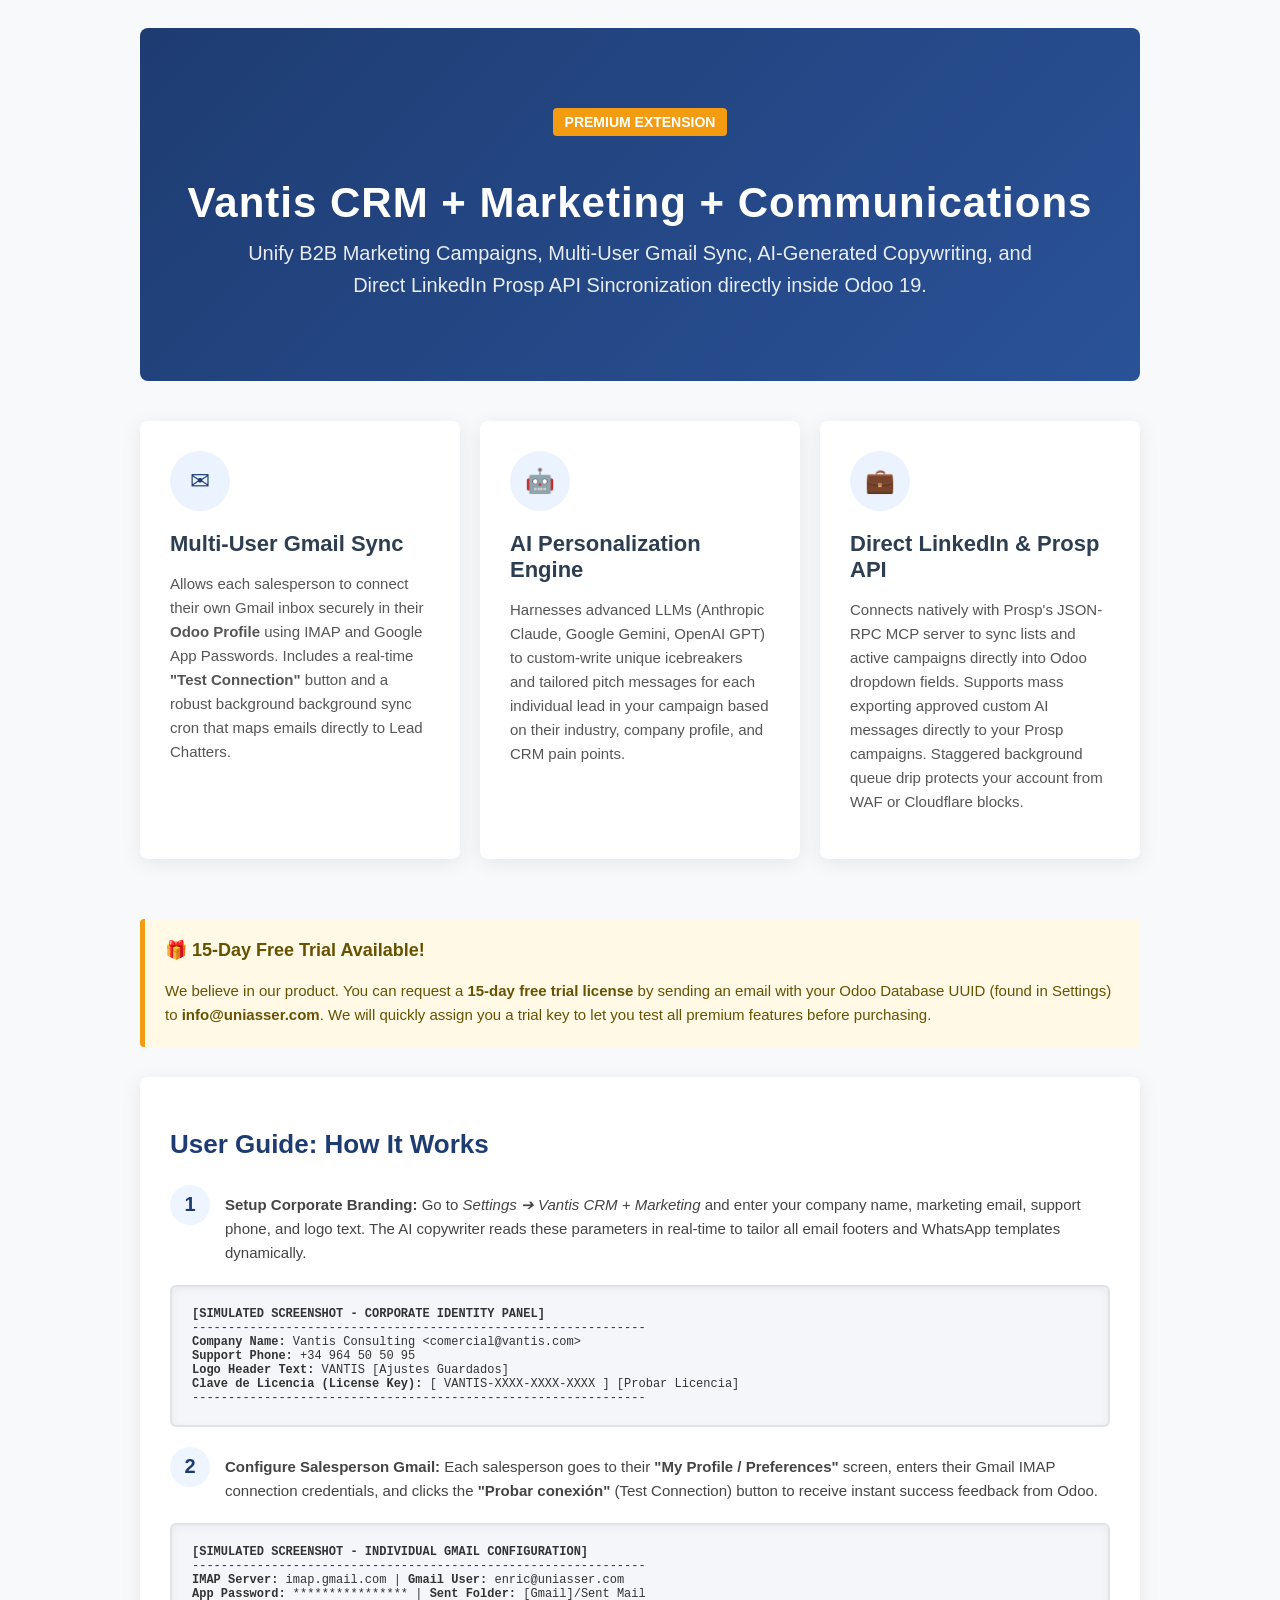
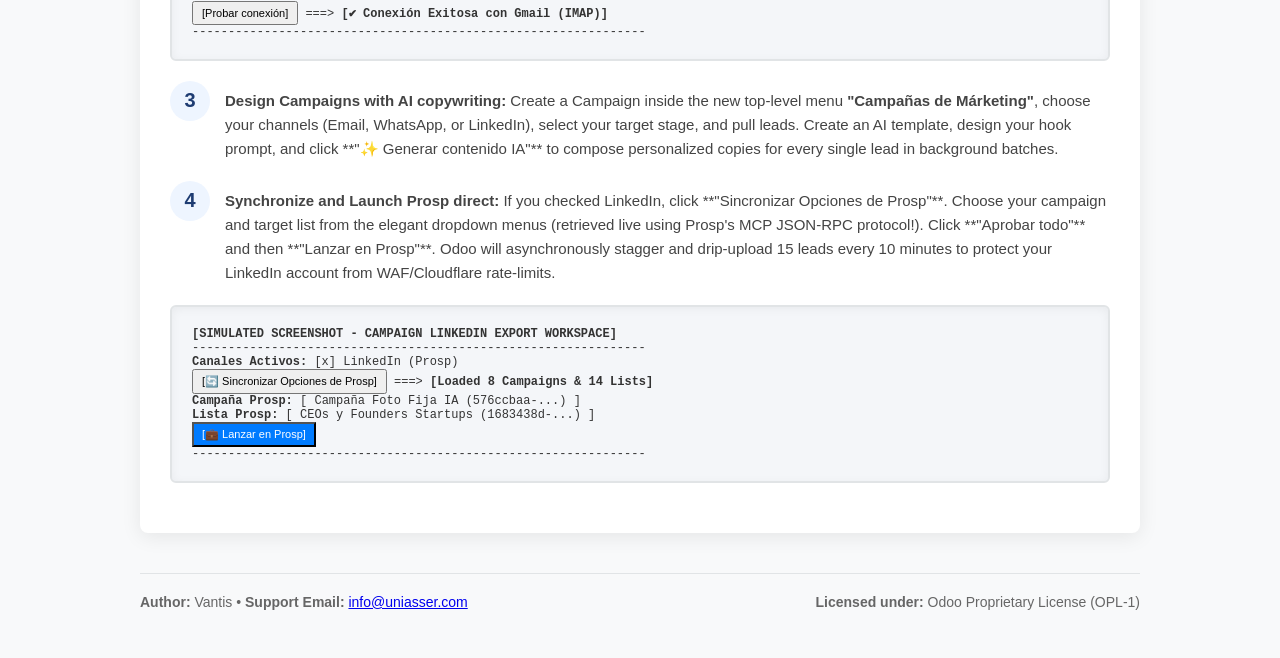
==== crm_marketing_and_comunications/static/description/index.html @ 27483826 "[MV] crm_marketing_and_comunications: move files to subdirectory for Odoo Apps Store layout" ====
<!DOCTYPE html>
<html lang="en">
<head>
    <meta charset="UTF-8">
    <title>Vantis CRM + Marketing + Communications</title>
    <style>
        .vantis-header {
            background: linear-gradient(135deg, #1e3c72 0%, #2a5298 100%);
            color: white;
            padding: 80px 20px;
            text-align: center;
            border-radius: 8px;
            margin-bottom: 40px;
        }
        .vantis-badge {
            background-color: #f39c12;
            color: white;
            padding: 6px 12px;
            font-size: 14px;
            font-weight: bold;
            border-radius: 4px;
            display: inline-block;
            margin-bottom: 15px;
        }
        .vantis-title {
            font-size: 42px;
            font-weight: 800;
            margin-bottom: 10px;
            letter-spacing: 1px;
        }
        .vantis-subtitle {
            font-size: 20px;
            opacity: 0.9;
            max-width: 800px;
            margin: 0 auto;
            line-height: 1.6;
        }
        .vantis-card {
            border: none;
            box-shadow: 0 4px 20px rgba(0, 0, 0, 0.08);
            border-radius: 8px;
            margin-bottom: 30px;
            padding: 30px;
            background: white;
            transition: transform 0.2s;
        }
        .vantis-card:hover {
            transform: translateY(-5px);
        }
        .icon-circle {
            width: 60px;
            height: 60px;
            border-radius: 50%;
            background-color: #ebf3ff;
            color: #1e3c72;
            display: flex;
            align-items: center;
            justify-content: center;
            font-size: 24px;
            margin-bottom: 20px;
        }
        .feature-title {
            font-size: 22px;
            font-weight: 700;
            color: #2c3e50;
            margin-bottom: 15px;
        }
        .feature-text {
            color: #555;
            line-height: 1.6;
            font-size: 15px;
        }
        .vantis-alert {
            background-color: #fff9e6;
            border-left: 5px solid #f39c12;
            padding: 20px;
            border-radius: 4px;
            margin: 30px 0;
            color: #665200;
        }
        .vantis-setup-step {
            display: flex;
            margin-bottom: 20px;
        }
        .step-num {
            font-size: 20px;
            font-weight: 800;
            color: #1e3c72;
            background: #eef5ff;
            width: 40px;
            height: 40px;
            border-radius: 50%;
            display: flex;
            align-items: center;
            justify-content: center;
            margin-right: 15px;
            flex-shrink: 0;
        }
        .step-body {
            font-size: 15px;
            color: #444;
            line-height: 1.6;
            padding-top: 8px;
        }
        .mock-screenshot {
            background: #f4f6f9;
            border: 2px solid #e1e4e6;
            border-radius: 6px;
            padding: 20px;
            margin: 20px 0;
            font-family: monospace;
            font-size: 12px;
            color: #333;
            box-shadow: inset 0 2px 10px rgba(0,0,0,0.05);
        }
    </style>
</head>
<body style="font-family: 'Helvetica Neue', Helvetica, Arial, sans-serif; background-color: #f8f9fa; padding: 20px;">

<div style="max-width: 1000px; margin: 0 auto;">

    <!-- HEADER BRANDING -->
    <div class="vantis-header">
        <span class="vantis-badge">PREMIUM EXTENSION</span>
        <h1 class="vantis-title">Vantis CRM + Marketing + Communications</h1>
        <p class="vantis-subtitle">
            Unify B2B Marketing Campaigns, Multi-User Gmail Sync, AI-Generated Copywriting, and Direct LinkedIn Prosp API Sincronization directly inside Odoo 19.
        </p>
    </div>

    <!-- MAIN BENEFITS CARDS -->
    <div style="display: grid; grid-template-columns: repeat(auto-fit, minmax(300px, 1fr)); gap: 20px;">
        
        <!-- CARD 1: MULTI-USER GMAIL -->
        <div class="vantis-card">
            <div class="icon-circle">✉</div>
            <h2 class="feature-title">Multi-User Gmail Sync</h2>
            <p class="feature-text">
                Allows each salesperson to connect their own Gmail inbox securely in their <b>Odoo Profile</b> using IMAP and Google App Passwords. Includes a real-time <b>"Test Connection"</b> button and a robust background background sync cron that maps emails directly to Lead Chatters.
            </p>
        </div>

        <!-- CARD 2: AI COPYWRITING -->
        <div class="vantis-card">
            <div class="icon-circle">🤖</div>
            <h2 class="feature-title">AI Personalization Engine</h2>
            <p class="feature-text">
                Harnesses advanced LLMs (Anthropic Claude, Google Gemini, OpenAI GPT) to custom-write unique icebreakers and tailored pitch messages for each individual lead in your campaign based on their industry, company profile, and CRM pain points.
            </p>
        </div>

        <!-- CARD 3: LINKEDIN PROSP -->
        <div class="vantis-card">
            <div class="icon-circle">💼</div>
            <h2 class="feature-title">Direct LinkedIn &amp; Prosp API</h2>
            <p class="feature-text">
                Connects natively with Prosp's JSON-RPC MCP server to sync lists and active campaigns directly into Odoo dropdown fields. Supports mass exporting approved custom AI messages directly to your Prosp campaigns. Staggered background queue drip protects your account from WAF or Cloudflare blocks.
            </p>
        </div>

    </div>

    <!-- VALUE ALERTS & PRICING -->
    <div class="vantis-alert">
        <h3 style="margin-top: 0; font-weight: bold; font-size: 18px;">🎁 15-Day Free Trial Available!</h3>
        <p style="margin-bottom: 0; font-size: 15px; line-height: 1.6;">
            We believe in our product. You can request a <b>15-day free trial license</b> by sending an email with your Odoo Database UUID (found in Settings) to <b>info@uniasser.com</b>. We will quickly assign you a trial key to let you test all premium features before purchasing.
        </p>
    </div>

    <!-- DYNAMIC USER WORKFLOW GUIDE -->
    <div class="vantis-card" style="margin-top: 30px;">
        <h2 style="font-size: 26px; font-weight: 800; color: #1e3c72; margin-bottom: 25px;">User Guide: How It Works</h2>
        
        <div class="vantis-setup-step">
            <div class="step-num">1</div>
            <div class="step-body">
                <b>Setup Corporate Branding:</b> Go to <i>Settings ➔ Vantis CRM + Marketing</i> and enter your company name, marketing email, support phone, and logo text. The AI copywriter reads these parameters in real-time to tailor all email footers and WhatsApp templates dynamically.
            </div>
        </div>

        <div class="mock-screenshot">
            <b>[SIMULATED SCREENSHOT - CORPORATE IDENTITY PANEL]</b><br/>
            ---------------------------------------------------------------<br/>
            <b>Company Name:</b> Vantis Consulting &lt;comercial@vantis.com&gt;<br/>
            <b>Support Phone:</b> +34 964 50 50 95<br/>
            <b>Logo Header Text:</b> VANTIS [Ajustes Guardados]<br/>
            <b>Clave de Licencia (License Key):</b> [ VANTIS-XXXX-XXXX-XXXX ] [Probar Licencia]<br/>
            ---------------------------------------------------------------
        </div>

        <div class="vantis-setup-step">
            <div class="step-num">2</div>
            <div class="step-body">
                <b>Configure Salesperson Gmail:</b> Each salesperson goes to their <b>"My Profile / Preferences"</b> screen, enters their Gmail IMAP connection credentials, and clicks the <b>"Probar conexión"</b> (Test Connection) button to receive instant success feedback from Odoo.
            </div>
        </div>

        <div class="mock-screenshot">
            <b>[SIMULATED SCREENSHOT - INDIVIDUAL GMAIL CONFIGURATION]</b><br/>
            ---------------------------------------------------------------<br/>
            <b>IMAP Server:</b> imap.gmail.com  |  <b>Gmail User:</b> enric@uniasser.com<br/>
            <b>App Password:</b> ****************  |  <b>Sent Folder:</b> [Gmail]/Sent Mail<br/>
            <button style="padding: 4px 8px; font-size: 11px;">[Probar conexión]</button>  ===>  <b>[✔ Conexión Exitosa con Gmail (IMAP)]</b><br/>
            ---------------------------------------------------------------
        </div>

        <div class="vantis-setup-step">
            <div class="step-num">3</div>
            <div class="step-body">
                <b>Design Campaigns with AI copywriting:</b> Create a Campaign inside the new top-level menu <b>"Campañas de Márketing"</b>, choose your channels (Email, WhatsApp, or LinkedIn), select your target stage, and pull leads. Create an AI template, design your hook prompt, and click **"✨ Generar contenido IA"** to compose personalized copies for every single lead in background batches.
            </div>
        </div>

        <div class="vantis-setup-step">
            <div class="step-num">4</div>
            <div class="step-body">
                <b>Synchronize and Launch Prosp direct:</b> If you checked LinkedIn, click **"Sincronizar Opciones de Prosp"**. Choose your campaign and target list from the elegant dropdown menus (retrieved live using Prosp's MCP JSON-RPC protocol!). Click **"Aprobar todo"** and then **"Lanzar en Prosp"**. Odoo will asynchronously stagger and drip-upload 15 leads every 10 minutes to protect your LinkedIn account from WAF/Cloudflare rate-limits.
            </div>
        </div>

        <div class="mock-screenshot">
            <b>[SIMULATED SCREENSHOT - CAMPAIGN LINKEDIN EXPORT WORKSPACE]</b><br/>
            ---------------------------------------------------------------<br/>
            <b>Canales Activos:</b> [x] LinkedIn (Prosp)<br/>
            <button style="padding: 4px 8px; font-size: 11px;">[🔄 Sincronizar Opciones de Prosp]</button>  ===>  <b>[Loaded 8 Campaigns &amp; 14 Lists]</b><br/>
            <b>Campaña Prosp:</b> [ Campaña Foto Fija IA (576ccbaa-...) ]<br/>
            <b>Lista Prosp:</b> [ CEOs y Founders Startups (1683438d-...) ]<br/>
            <button style="padding: 4px 8px; font-size: 11px; background: #007bff; color:white;">[💼 Lanzar en Prosp]</button><br/>
            ---------------------------------------------------------------
        </div>

    </div>

    <!-- SUPPORT AND PRICE -->
    <div style="display: flex; gap: 20px; justify-content: space-between; margin-top: 40px; padding: 20px 0; border-top: 1px solid #e1e4e6; color: #666; font-size: 14px;">
        <div>
            <b>Author:</b> Vantis &bull; <b>Support Email:</b> <a href="mailto:info@uniasser.com">info@uniasser.com</a>
        </div>
        <div>
            <b>Licensed under:</b> Odoo Proprietary License (OPL-1)
        </div>
    </div>

</div>

</body>
</html>
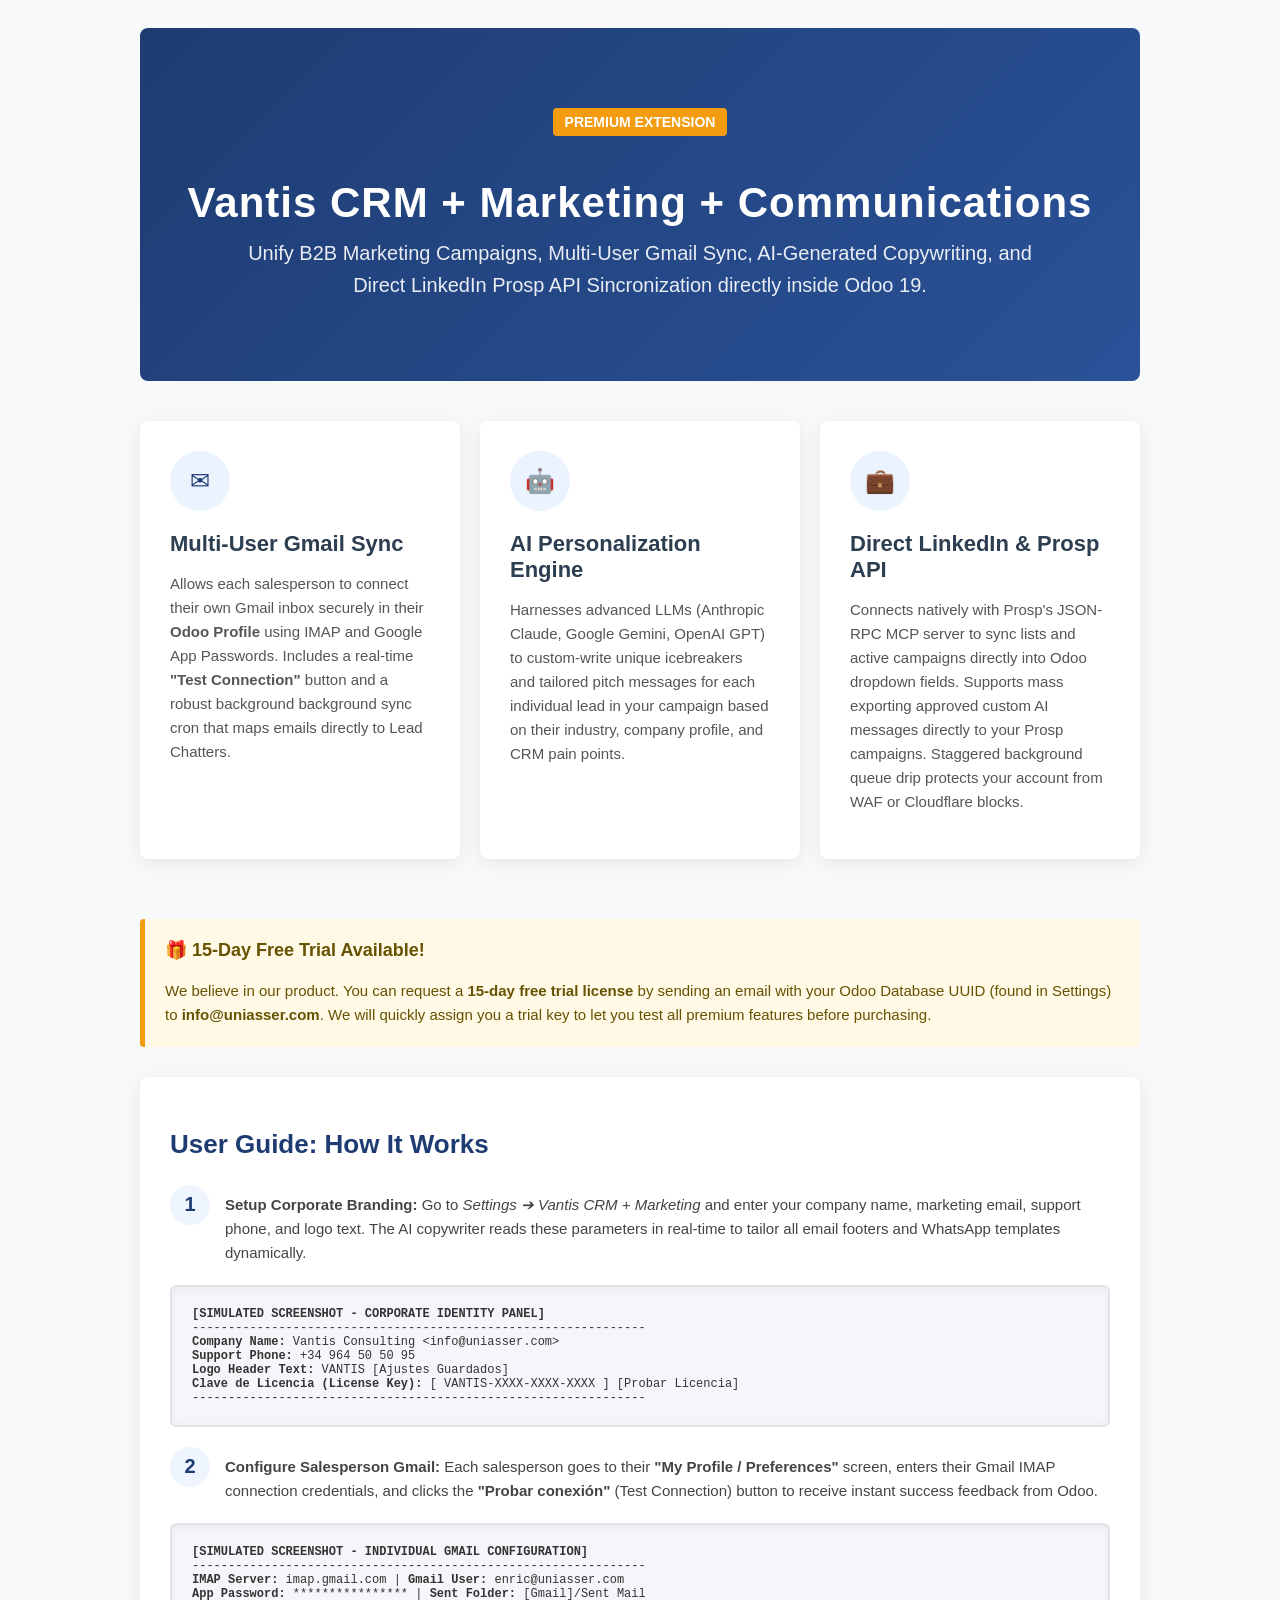
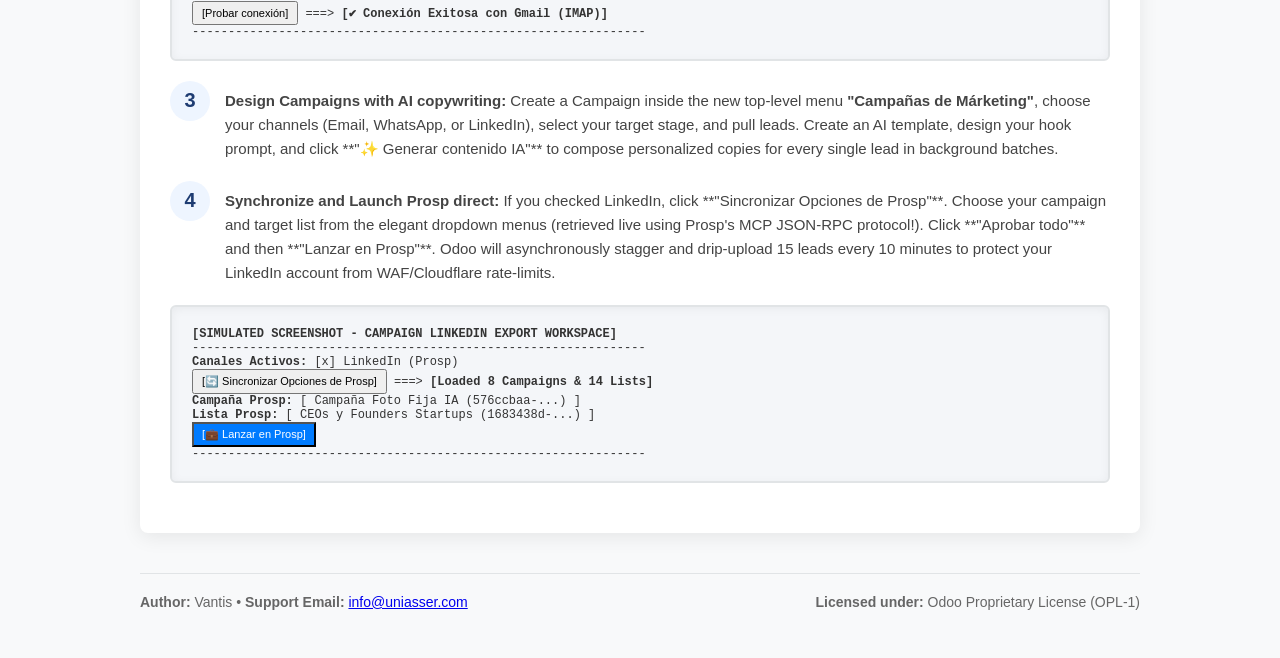
==== commit b4552b3d: "[FIX] crm_marketing_and_comunications: correct mock email to info@uniasser.com" ====
--- a/crm_marketing_and_comunications/static/description/index.html
+++ b/crm_marketing_and_comunications/static/description/index.html
@@ -182,7 +182,7 @@
         <div class="mock-screenshot">
             <b>[SIMULATED SCREENSHOT - CORPORATE IDENTITY PANEL]</b><br/>
             ---------------------------------------------------------------<br/>
-            <b>Company Name:</b> Vantis Consulting &lt;comercial@vantis.com&gt;<br/>
+            <b>Company Name:</b> Vantis Consulting &lt;info@uniasser.com&gt;<br/>
             <b>Support Phone:</b> +34 964 50 50 95<br/>
             <b>Logo Header Text:</b> VANTIS [Ajustes Guardados]<br/>
             <b>Clave de Licencia (License Key):</b> [ VANTIS-XXXX-XXXX-XXXX ] [Probar Licencia]<br/>
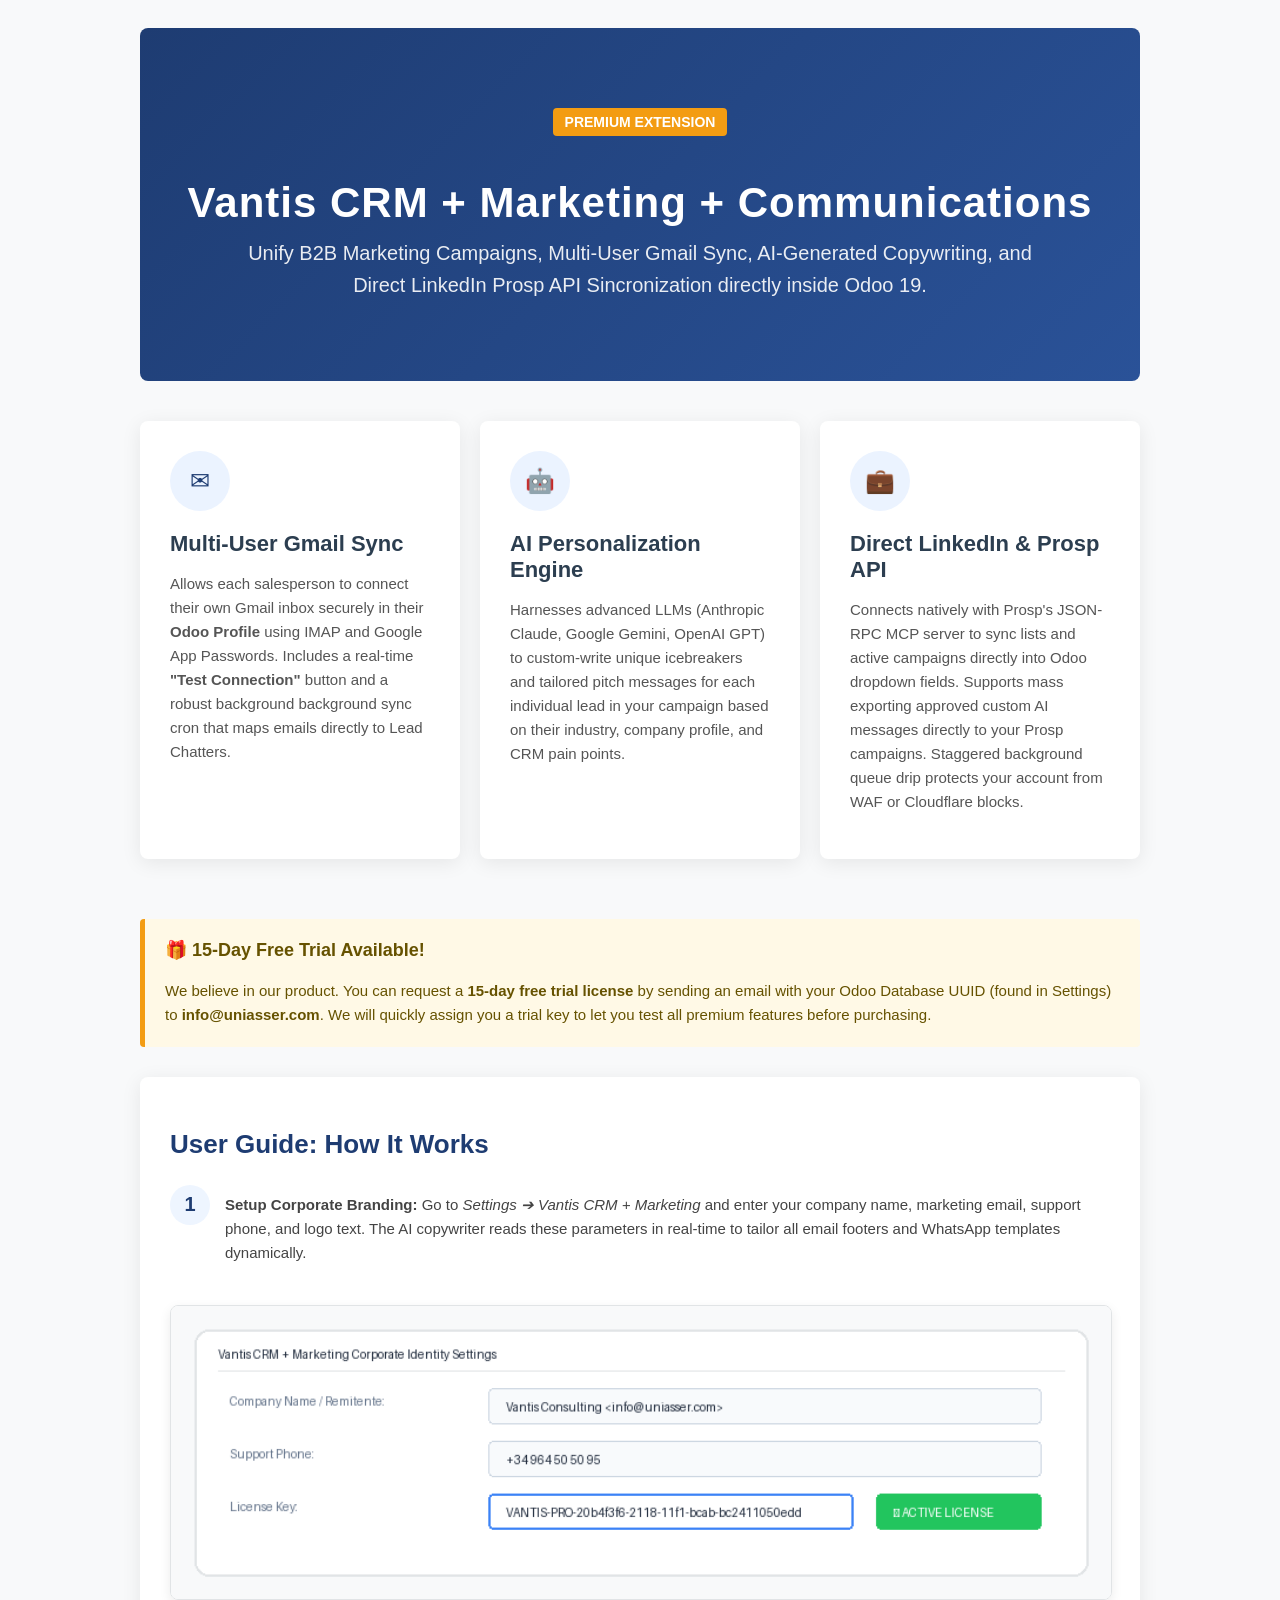
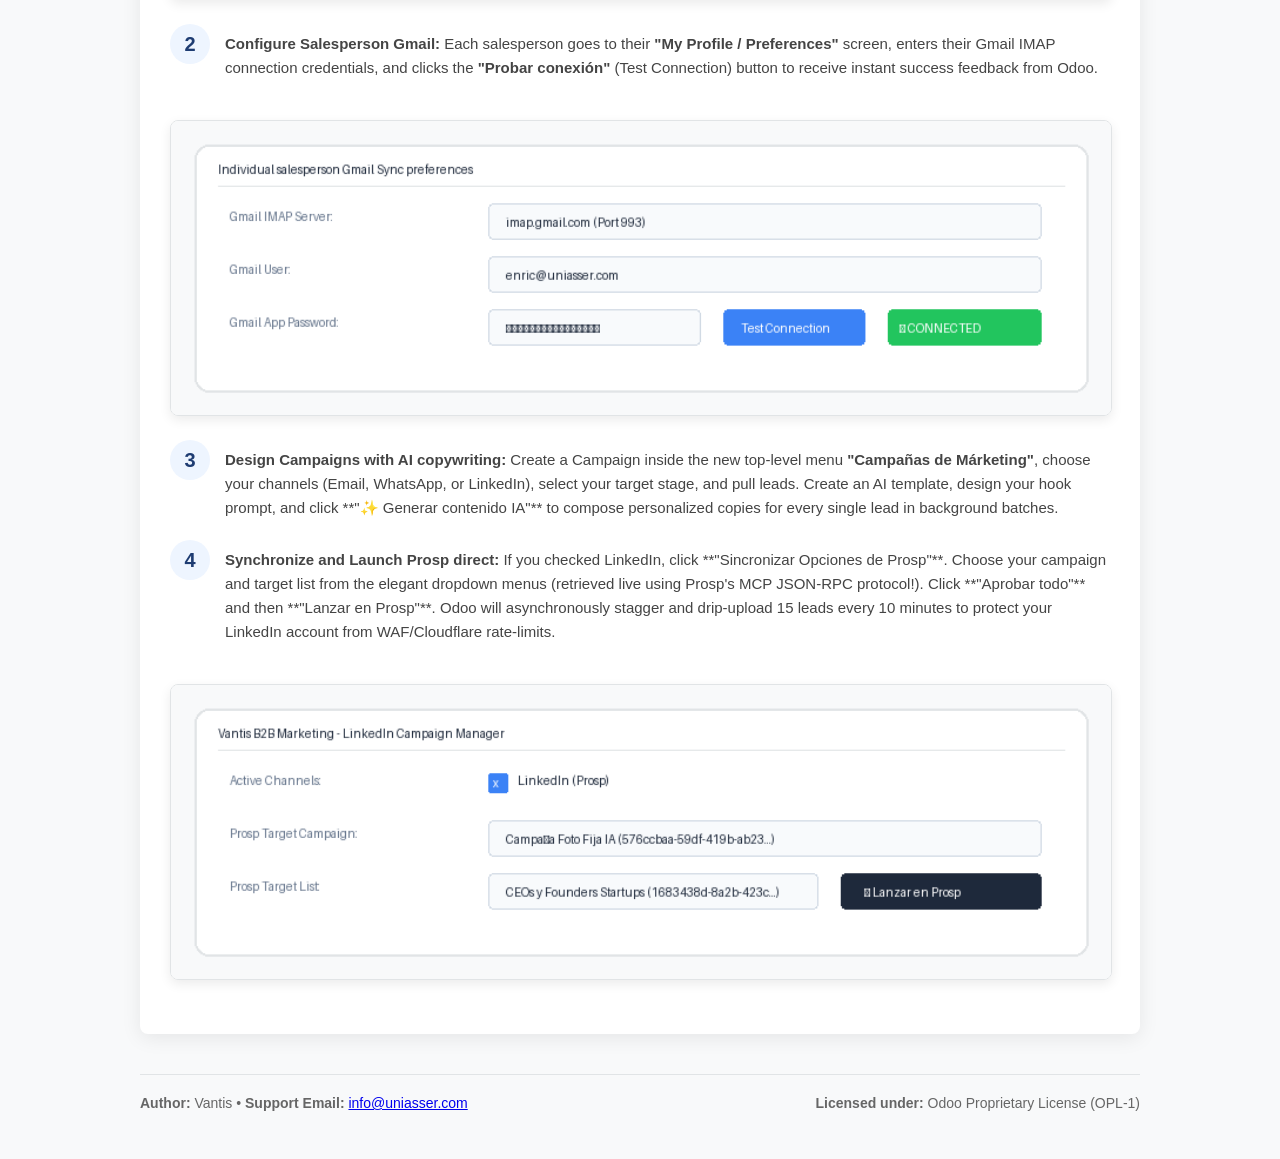
==== commit bd0446a5: "[FIX] crm_marketing_and_comunications: use actual high-fidelity PNG screenshots in index.html" ====
--- a/crm_marketing_and_comunications/static/description/index.html
+++ b/crm_marketing_and_comunications/static/description/index.html
@@ -179,15 +179,7 @@
             </div>
         </div>
 
-        <div class="mock-screenshot">
-            <b>[SIMULATED SCREENSHOT - CORPORATE IDENTITY PANEL]</b><br/>
-            ---------------------------------------------------------------<br/>
-            <b>Company Name:</b> Vantis Consulting &lt;info@uniasser.com&gt;<br/>
-            <b>Support Phone:</b> +34 964 50 50 95<br/>
-            <b>Logo Header Text:</b> VANTIS [Ajustes Guardados]<br/>
-            <b>Clave de Licencia (License Key):</b> [ VANTIS-XXXX-XXXX-XXXX ] [Probar Licencia]<br/>
-            ---------------------------------------------------------------
-        </div>
+        <img src="setup_branding.png" alt="Branding Setup and Licensing" style="width: 100%; border-radius: 8px; box-shadow: 0 4px 12px rgba(0,0,0,0.08); margin: 20px 0; border: 1px solid #e1e4e6;"/>
 
         <div class="vantis-setup-step">
             <div class="step-num">2</div>
@@ -196,14 +188,7 @@
             </div>
         </div>
 
-        <div class="mock-screenshot">
-            <b>[SIMULATED SCREENSHOT - INDIVIDUAL GMAIL CONFIGURATION]</b><br/>
-            ---------------------------------------------------------------<br/>
-            <b>IMAP Server:</b> imap.gmail.com  |  <b>Gmail User:</b> enric@uniasser.com<br/>
-            <b>App Password:</b> ****************  |  <b>Sent Folder:</b> [Gmail]/Sent Mail<br/>
-            <button style="padding: 4px 8px; font-size: 11px;">[Probar conexión]</button>  ===>  <b>[✔ Conexión Exitosa con Gmail (IMAP)]</b><br/>
-            ---------------------------------------------------------------
-        </div>
+        <img src="gmail_config.png" alt="Gmail Sync Configuration" style="width: 100%; border-radius: 8px; box-shadow: 0 4px 12px rgba(0,0,0,0.08); margin: 20px 0; border: 1px solid #e1e4e6;"/>
 
         <div class="vantis-setup-step">
             <div class="step-num">3</div>
@@ -219,16 +204,7 @@
             </div>
         </div>
 
-        <div class="mock-screenshot">
-            <b>[SIMULATED SCREENSHOT - CAMPAIGN LINKEDIN EXPORT WORKSPACE]</b><br/>
-            ---------------------------------------------------------------<br/>
-            <b>Canales Activos:</b> [x] LinkedIn (Prosp)<br/>
-            <button style="padding: 4px 8px; font-size: 11px;">[🔄 Sincronizar Opciones de Prosp]</button>  ===>  <b>[Loaded 8 Campaigns &amp; 14 Lists]</b><br/>
-            <b>Campaña Prosp:</b> [ Campaña Foto Fija IA (576ccbaa-...) ]<br/>
-            <b>Lista Prosp:</b> [ CEOs y Founders Startups (1683438d-...) ]<br/>
-            <button style="padding: 4px 8px; font-size: 11px; background: #007bff; color:white;">[💼 Lanzar en Prosp]</button><br/>
-            ---------------------------------------------------------------
-        </div>
+        <img src="campaign_linkedin.png" alt="Campaign LinkedIn Manager" style="width: 100%; border-radius: 8px; box-shadow: 0 4px 12px rgba(0,0,0,0.08); margin: 20px 0; border: 1px solid #e1e4e6;"/>
 
     </div>
 
